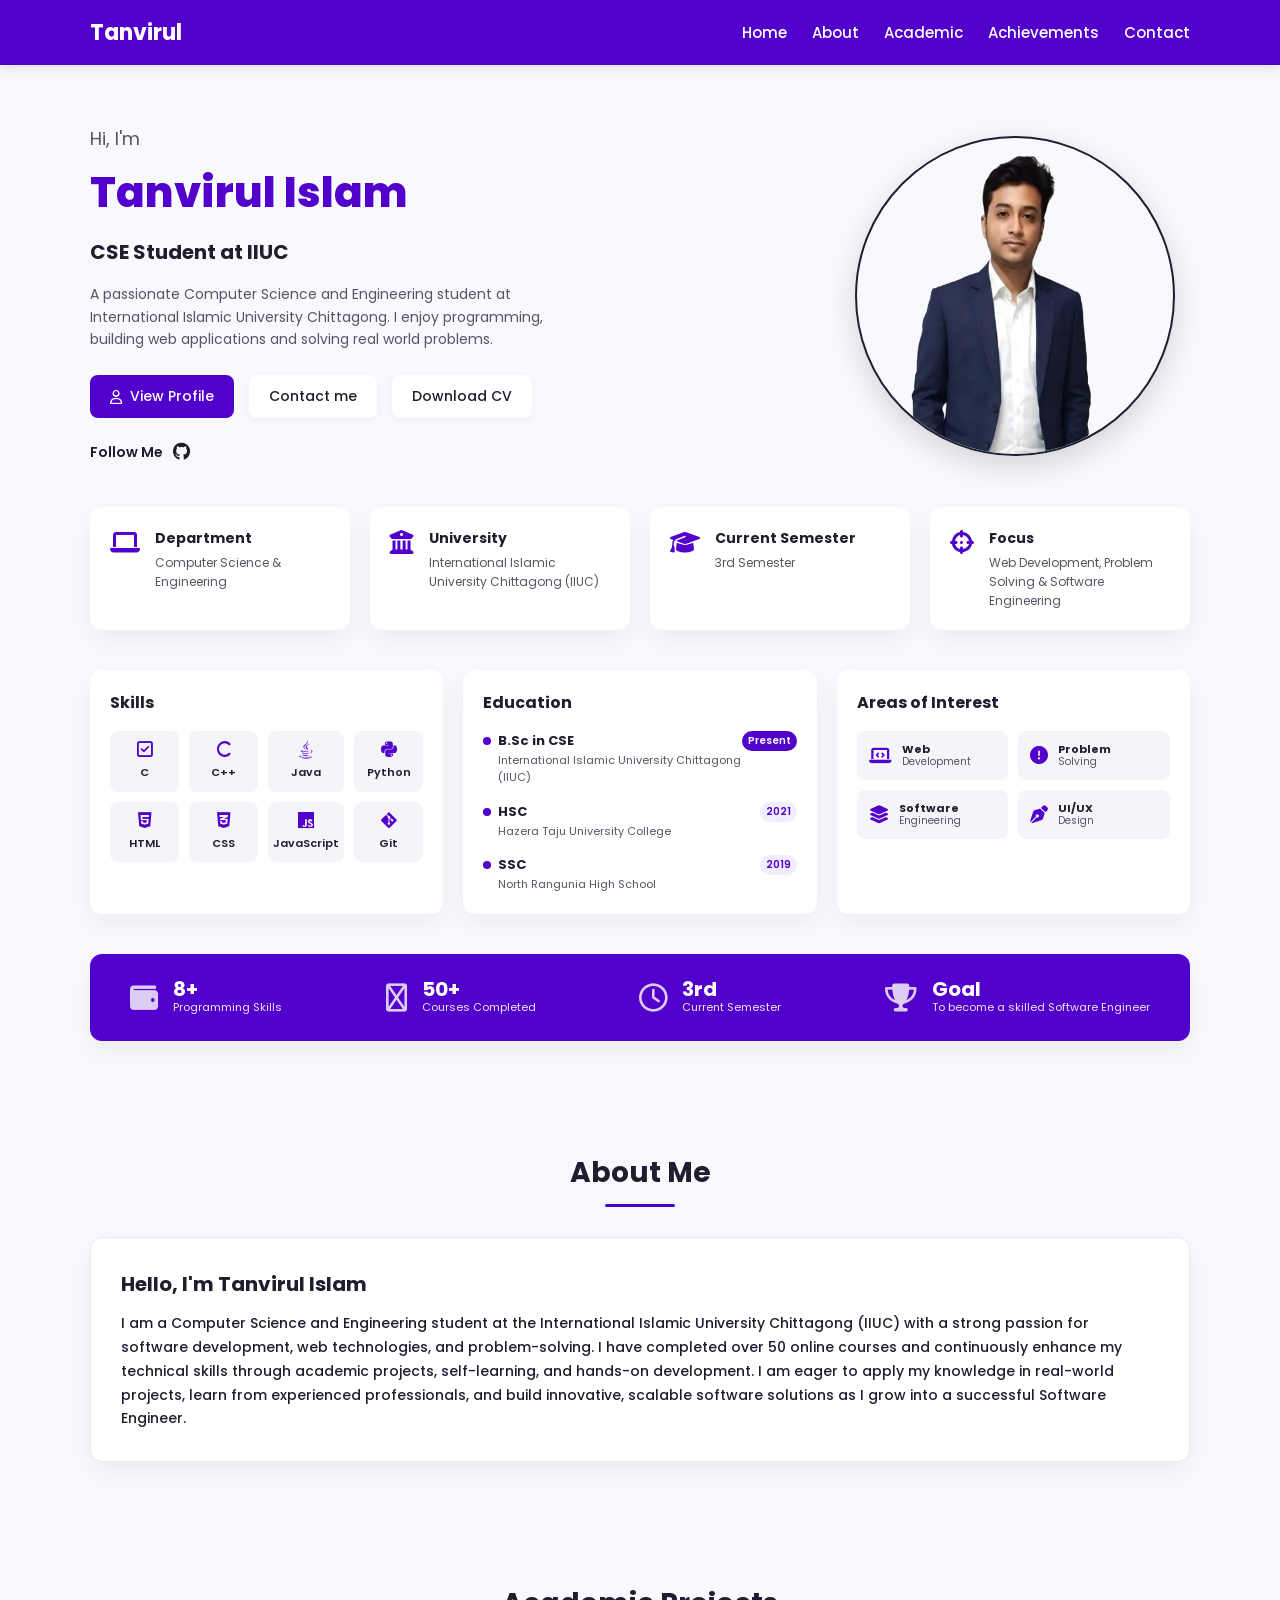
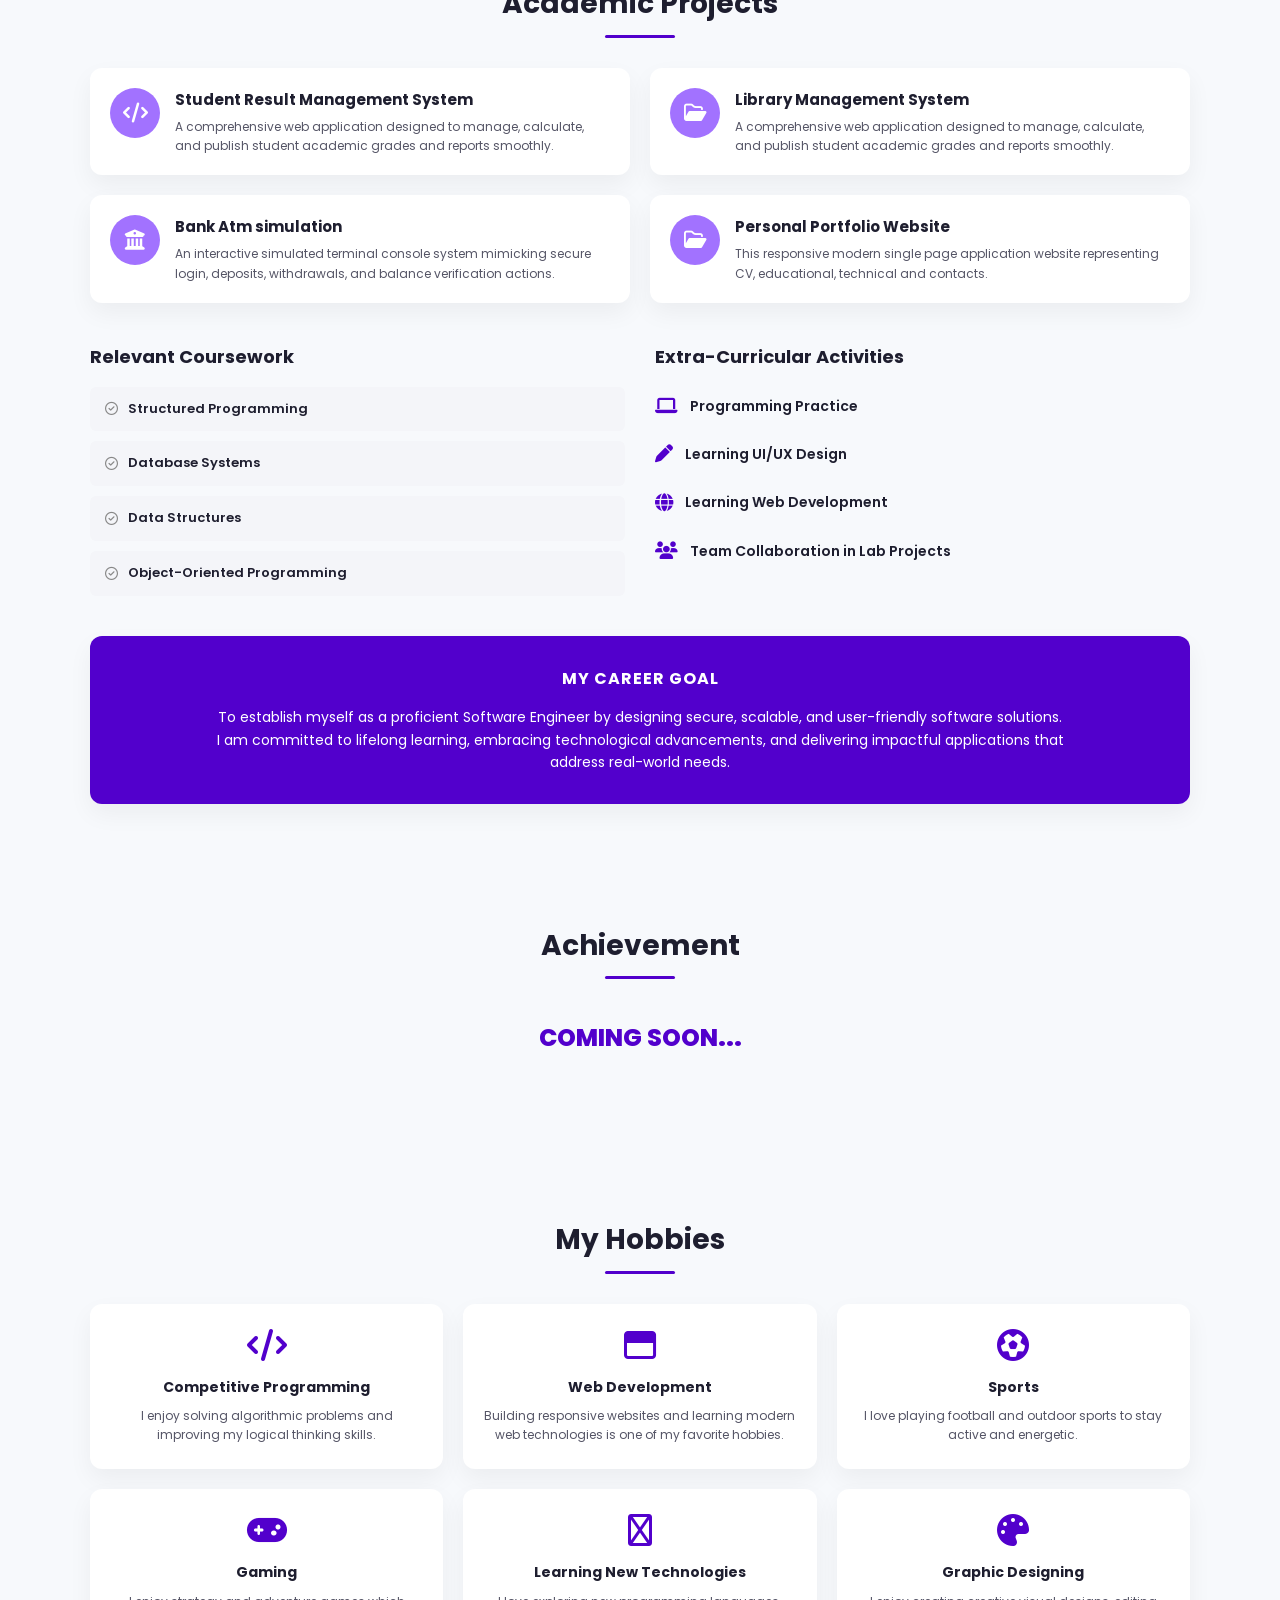
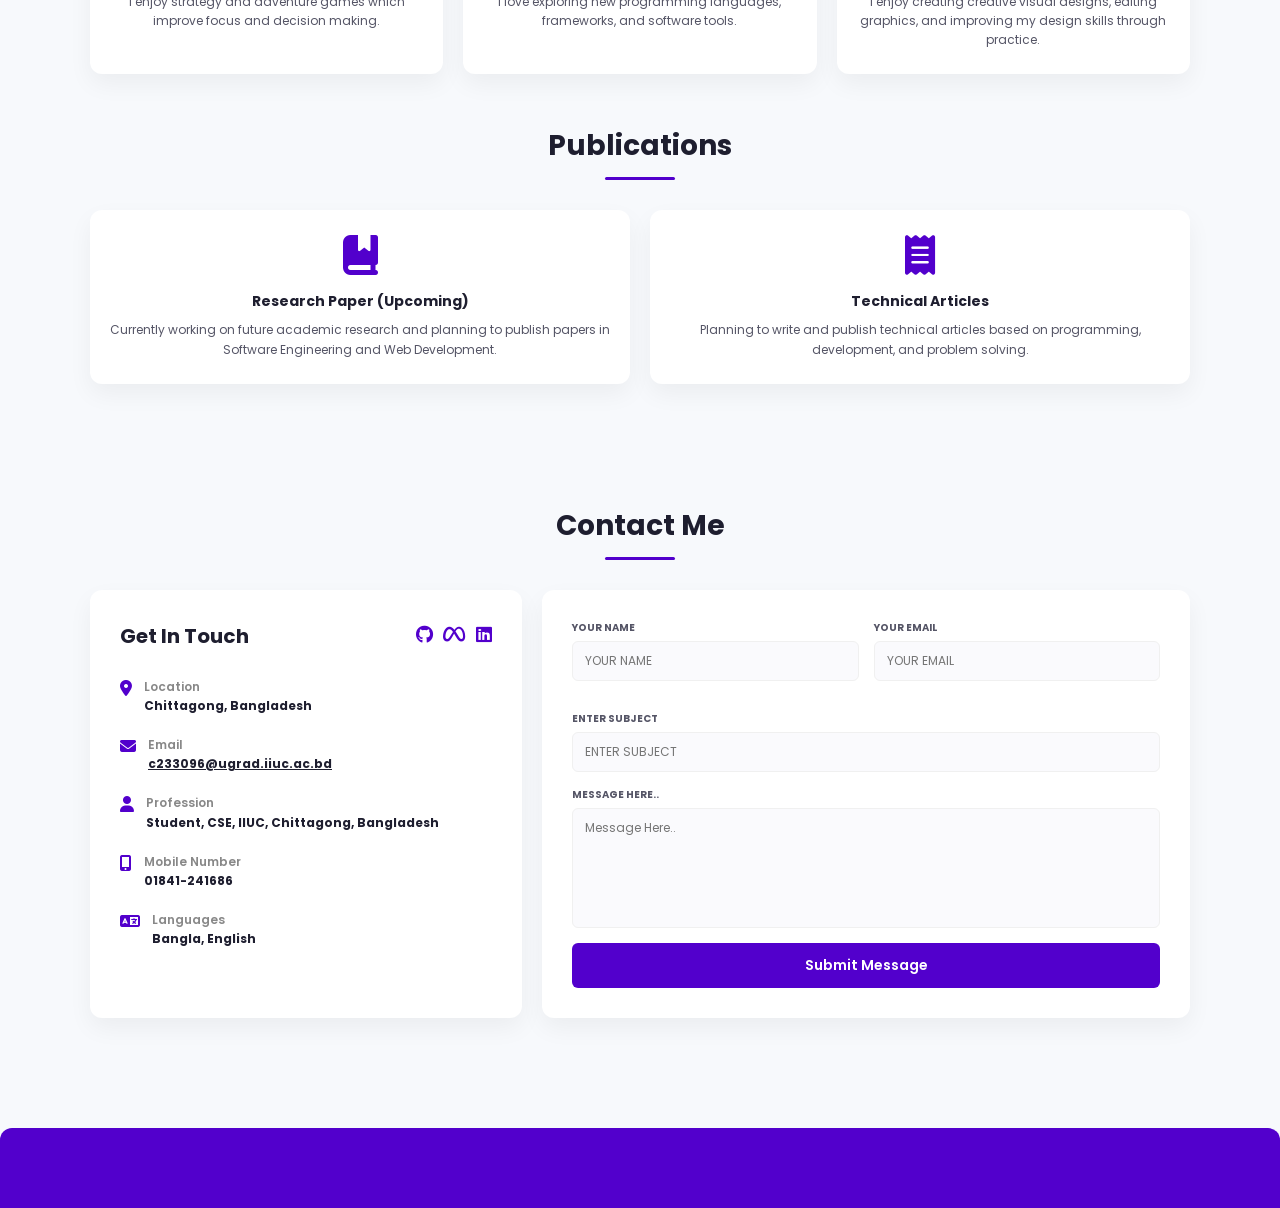
==== index.html @ b0ebc615 "Add files via upload" ====
<!DOCTYPE html>
<html lang="en">
<head>
  <meta charset="UTF-8">
  <meta name="viewport" content="width=device-width, initial-scale=1.0">
  <title>Tanvirul - Portfolio</title>
  
  <link href="https://fonts.googleapis.com/css2?family=Poppins:wght@300;400;500;600;700;800&display=swap" rel="stylesheet">
  <link rel="stylesheet" href="https://cdnjs.cloudflare.com/ajax/libs/font-awesome/6.4.0/css/all.min.css">
  
  <link rel="stylesheet" href="style.css">
</head>
<body>

  <nav class="navbar">
    <div class="container nav-container">
      <div class="logo">Tanvirul</div>
      <ul class="nav-links">
        <li><a href="#home">Home</a></li>
        <li><a href="#about">About</a></li>
        <li><a href="#academic">Academic</a></li>
        <li><a href="#achievements">Achievements</a></li>
        <li><a href="#contact">Contact</a></li>
      </ul>
    </div>
  </nav>

  <div class="container" id="home">
    <section class="hero">
      <div class="hero-content">
        <div class="hero-subtitle">Hi, I'm</div>
        <h1 class="hero-title">Tanvirul Islam</h1>
        <div class="hero-role">CSE Student at IIUC</div>
        <p class="hero-description">
          A passionate Computer Science and Engineering student at International Islamic University Chittagong. 
          I enjoy programming, building web applications and solving real world problems.
        </p>
        <div class="hero-buttons">
          <a href="#about" class="btn btn-primary"><i class="fa-regular fa-user"></i> View Profile</a>
          <a href="#contact" class="btn btn-light">Contact me</a>
          <a href="cvmy.jpeg" target="_blank" class="btn btn-light">Download CV</a>
        </div>
        <div class="social-links">
          <span>Follow Me</span>
          <a href="DEMO_LINK" target="_blank"><i class="fa-brands fa-github"></i></a>
        </div>
      </div>
      <div class="hero-image-container">
        <img src="tanvir.png" alt="Tanvirul Islam" class="profile-img">
      </div>
    </section>

    <div class="info-grid">
      <div class="info-card">
        <i class="fa-solid fa-laptop info-icon"></i>
        <div>
          <div class="info-title">Department</div>
          <div class="info-text">Computer Science & Engineering</div>
        </div>
      </div>
      <div class="info-card">
        <i class="fa-solid fa-building-columns info-icon"></i>
        <div>
          <div class="info-title">University</div>
          <div class="info-text">International Islamic University Chittagong (IIUC)</div>
        </div>
      </div>
      <div class="info-card">
        <i class="fa-solid fa-graduation-cap info-icon"></i>
        <div>
          <div class="info-title">Current Semester</div>
          <div class="info-text">3rd Semester</div>
        </div>
      </div>
      <div class="info-card">
        <i class="fa-solid fa-crosshairs info-icon"></i>
        <div>
          <div class="info-title">Focus</div>
          <div class="info-text">Web Development, Problem Solving & Software Engineering</div>
        </div>
      </div>
    </div>
    <div class="overview-grid">
      <div class="overview-card">
        <h3>Skills</h3>
        <div class="skills-grid">
          <div class="skill-item"><i class="fa-regular fa-square-check"></i> C</div>
          <div class="skill-item"><i class="fa-solid fa-c"></i> C++</div>
          <div class="skill-item"><i class="fa-brands fa-java"></i> Java</div>
          <div class="skill-item"><i class="fa-brands fa-python"></i> Python</div>
          <div class="skill-item"><i class="fa-brands fa-html5"></i> HTML</div>
          <div class="skill-item"><i class="fa-brands fa-css3-alt"></i> CSS</div>
          <div class="skill-item"><i class="fa-brands fa-js"></i> JavaScript</div>
          <div class="skill-item"><i class="fa-brands fa-git-alt"></i> Git</div>
        </div>
      </div>

      <div class="overview-card">
        <h3>Education</h3>
        <div class="edu-timeline">
          <div class="edu-item">
            <div class="edu-details">
              <h4>B.Sc in CSE</h4>
              <p>International Islamic University Chittagong (IIUC)</p>
            </div>
            <span class="badge badge-purple">Present</span>
          </div>
          <div class="edu-item">
            <div class="edu-details">
              <h4>HSC</h4>
              <p>Hazera Taju University College</p>
            </div>
            <span class="badge">2021</span>
          </div>
          <div class="edu-item">
            <div class="edu-details">
              <h4>SSC</h4>
              <p>North Rangunia High School</p>
            </div>
            <span class="badge">2019</span>
          </div>
        </div>
      </div>

      <div class="overview-card">
        <h3>Areas of Interest</h3>
        <div class="interest-grid">
          <div class="interest-item">
            <i class="fa-solid fa-laptop-code"></i>
            <div>Web <span>Development</span></div>
          </div>
          <div class="interest-item">
            <i class="fa-solid fa-circle-exclamation"></i>
            <div>Problem <span>Solving</span></div>
          </div>
          <div class="interest-item">
            <i class="fa-solid fa-layer-group"></i>
            <div>Software <span>Engineering</span></div>
          </div>
          <div class="interest-item">
            <i class="fa-solid fa-pen-nib"></i>
            <div>UI/UX <span>Design</span></div>
          </div>
        </div>
      </div>
    </div>

    <div class="stats-banner">
      <div class="stat-item">
        <i class="fa-solid fa-wallet"></i>
        <div>
          <div class="stat-number">8+</div>
          <div class="stat-label">Programming Skills</div>
        </div>
      </div>
      <div class="stat-item">
        <i class="fa-regular fa-book"></i>
        <div>
          <div class="stat-number">50+</div>
          <div class="stat-label">Courses Completed</div>
        </div>
      </div>
      <div class="stat-item">
        <i class="fa-regular fa-clock"></i>
        <div>
          <div class="stat-number">3rd</div>
          <div class="stat-label">Current Semester</div>
        </div>
      </div>
      <div class="stat-item">
        <i class="fa-solid fa-trophy"></i>
        <div>
          <div class="stat-number">Goal</div>
          <div class="stat-label">To become a skilled Software Engineer</div>
        </div>
      </div>
    </div>
    <section id="about">
      <h2 class="section-title">About Me</h2>
      <div class="about-card">
        <h3>Hello, I'm Tanvirul Islam</h3>
        <p>
          I am a Computer Science and Engineering student at the International Islamic University Chittagong (IIUC) with a strong passion for software development, web technologies, and problem-solving. I have completed over 50 online courses and continuously enhance my technical skills through academic projects, self-learning, and hands-on development. I am eager to apply my knowledge in real-world projects, learn from experienced professionals, and build innovative, scalable software solutions as I grow into a successful Software Engineer.
        </p>
      </div>
    </section>

    <section id="academic">
      <h2 class="section-title">Academic Projects</h2>
      <div class="projects-grid">
        <div class="project-card">
          <div class="project-icon"><i class="fa-solid fa-code"></i></div>
          <div class="project-info">
            <h4>Student Result Management System</h4>
            <p>A comprehensive web application designed to manage, calculate, and publish student academic grades and reports smoothly.</p>
          </div>
        </div>
        <div class="project-card">
          <div class="project-icon"><i class="fa-regular fa-folder-open"></i></div>
          <div class="project-info">
            <h4>Library Management System</h4>
            <p>A comprehensive web application designed to manage, calculate, and publish student academic grades and reports smoothly.</p>
          </div>
        </div>
        <div class="project-card">
          <div class="project-icon"><i class="fa-solid fa-building-columns"></i></div>
          <div class="project-info">
            <h4>Bank Atm simulation</h4>
            <p>An interactive simulated terminal console system mimicking secure login, deposits, withdrawals, and balance verification actions.</p>
          </div>
        </div>
        <div class="project-card">
          <div class="project-icon"><i class="fa-regular fa-folder-open"></i></div>
          <div class="project-info">
            <h4>Personal Portfolio Website</h4>
            <p>This responsive modern single page application website representing CV, educational, technical and contacts.</p>
          </div>
        </div>
      </div>


      <div class="two-col-grid">
        <div>
          <h3 class="section-subtitle">Relevant Coursework</h3>
          <div class="list-items">
            <div class="course-item"><i class="fa-regular fa-circle-check"></i> Structured Programming</div>
            <div class="course-item"><i class="fa-regular fa-circle-check"></i> Database Systems</div>
            <div class="course-item"><i class="fa-regular fa-circle-check"></i> Data Structures</div>
            <div class="course-item"><i class="fa-regular fa-circle-check"></i> Object-Oriented Programming</div>
          </div>
        </div>
        <div>
          <h3 class="section-subtitle">Extra-Curricular Activities</h3>
          <div class="list-items">
            <div class="activity-item"><i class="fa-solid fa-laptop"></i> Programming Practice</div>
            <div class="activity-item"><i class="fa-solid fa-pen"></i> Learning UI/UX Design</div>
            <div class="activity-item"><i class="fa-solid fa-globe"></i> Learning Web Development</div>
            <div class="activity-item"><i class="fa-solid fa-users"></i> Team Collaboration in Lab Projects</div>
          </div>
        </div>
      </div>

      <div class="career-goal-banner">
        <h3>MY CAREER GOAL</h3>
        <p>To establish myself as a proficient Software Engineer by designing secure, scalable, and user-friendly software solutions. I am committed to lifelong learning, embracing technological advancements, and delivering impactful applications that address real-world needs.</p>
      </div>
    </section>
    <section id="achievements">
      <h2 class="section-title">Achievement</h2>
      <h3 style="text-align: center; color: var(--primary); font-size: 24px; font-weight: 800; margin: 40px 0;">COMING SOON...</h3>
    </section>


    <section>
      <h2 class="section-title">My Hobbies</h2>
      <div class="hobbies-grid">
        <div class="hobby-card">
          <i class="fa-solid fa-code"></i>
          <h4>Competitive Programming</h4>
          <p>I enjoy solving algorithmic problems and improving my logical thinking skills.</p>
        </div>
        <div class="hobby-card">
          <i class="fa-regular fa-window-maximize"></i>
          <h4>Web Development</h4>
          <p>Building responsive websites and learning modern web technologies is one of my favorite hobbies.</p>
        </div>
        <div class="hobby-card">
          <i class="fa-solid fa-futbol"></i>
          <h4>Sports</h4>
          <p>I love playing football and outdoor sports to stay active and energetic.</p>
        </div>
        <div class="hobby-card">
          <i class="fa-solid fa-gamepad"></i>
          <h4>Gaming</h4>
          <p>I enjoy strategy and adventure games which improve focus and decision making.</p>
        </div>
        <div class="hobby-card">
          <i class="fa-regular fa-book-open"></i>
          <h4>Learning New Technologies</h4>
          <p>I love exploring new programming languages, frameworks, and software tools.</p>
        </div>
        <div class="hobby-card">
          <i class="fa-solid fa-palette"></i>
          <h4>Graphic Designing</h4>
          <p>I enjoy creating creative visual designs, editing graphics, and improving my design skills through practice.</p>
        </div>
      </div>

      <h2 class="section-title">Publications</h2>
      <div class="pub-grid">
        <div class="hobby-card" style="text-align: center;">
          <i class="fa-solid fa-book-bookmark" style="font-size: 40px;"></i>
          <h4>Research Paper (Upcoming)</h4>
          <p>Currently working on future academic research and planning to publish papers in Software Engineering and Web Development.</p>
        </div>
        <div class="hobby-card" style="text-align: center;">
          <i class="fa-solid fa-receipt" style="font-size: 40px;"></i>
          <h4>Technical Articles</h4>
          <p>Planning to write and publish technical articles based on programming, development, and problem solving.</p>
        </div>
      </div>
    </section>
    <section id="contact">
      <h2 class="section-title">Contact Me</h2>
      <div class="contact-grid">
        <div class="contact-info-card">
          <div class="contact-info-header">
            <h3>Get In Touch</h3>
            <div class="social-icons-row">
              <a href="https://github.com/tanvirii10" target="_blank"><i class="fa-brands fa-github"></i></a>
              <a href="DEMO_LINK" target="_blank"><i class="fa-brands fa-meta"></i></a>
              <a href="DEMO_LINK" target="_blank"><i class="fa-brands fa-linkedin"></i></a>
            </div>
          </div>
          <div class="contact-details">
            <div class="contact-item">
              <i class="fa-solid fa-location-dot"></i>
              <div>
                <h4>Location</h4>
                <p>Chittagong, Bangladesh</p>
              </div>
            </div>
            <div class="contact-item">
              <i class="fa-solid fa-envelope"></i>
              <div>
                <h4>Email</h4>
                <p><u>c233096@ugrad.iiuc.ac.bd</u></p>
              </div>
            </div>
            <div class="contact-item">
              <i class="fa-solid fa-user"></i>
              <div>
                <h4>Profession</h4>
                <p>Student, CSE, IIUC, Chittagong, Bangladesh</p>
              </div>
            </div>
            <div class="contact-item">
              <i class="fa-solid fa-mobile-screen-button"></i>
              <div>
                <h4>Mobile Number</h4>
                <p>01841-241686</p>
              </div>
            </div>
            <div class="contact-item">
              <i class="fa-solid fa-language"></i>
              <div>
                <h4>Languages</h4>
                <p>Bangla, English</p>
              </div>
            </div>
          </div>
        </div>

        <div class="contact-form-card">
          <form id="contactForm">
            <div class="form-row">
              <div class="form-group">
                <label>Your Name</label>
                <input type="text" placeholder="YOUR NAME" required>
              </div>
              <div class="form-group">
                <label>Your Email</label>
                <input type="email" placeholder="YOUR EMAIL" required>
              </div>
            </div>
            <div class="form-group">
              <label>Enter Subject</label>
              <input type="text" placeholder="ENTER SUBJECT" required>
            </div>
            <div class="form-group">
              <label>Message Here..</label>
              <textarea placeholder="Message Here.." required></textarea>
            </div>
            <button type="submit" class="submit-btn">Submit Message</button>
          </form>
        </div>
      </div>
    </section>
  </div>

  <div class="footer-band"></div>

  <script src="script.js"></script>
</body>
</html>
---- style.css ----
:root {
  --primary: #5200cc;
  --primary-light: #6a0ded;
  --bg-color: #f7f9fc;
  --card-bg: #ffffff;
  --text-main: #1e1e2f;
  --text-muted: #555566;
  --shadow: 0 10px 25px rgba(0, 0, 0, 0.05);
  --radius: 12px;
}

* {
  box-sizing: border-box;
  margin: 0;
  padding: 0;
  font-family: 'Poppins', sans-serif;
}

body {
  background-color: var(--bg-color);
  color: var(--text-main);
  line-height: 1.6;
}

a {
  text-decoration: none;
  color: inherit;
}

.container {
  max-width: 1140px;
  margin: 0 auto;
  padding: 0 20px;
}

section {
  padding: 60px 0;
}

.section-title {
  text-align: center;
  font-size: 28px;
  font-weight: 700;
  margin-bottom: 30px;
  position: relative;
}

.section-title::after {
  content: '';
  display: block;
  width: 70px;
  height: 3px;
  background-color: var(--primary);
  margin: 8px auto 0;
  border-radius: 2px;
}


.navbar {
  background-color: var(--primary);
  color: white;
  padding: 15px 0;
  position: sticky;
  top: 0;
  z-index: 1000;
  box-shadow: 0 4px 10px rgba(0,0,0,0.1);
}

.nav-container {
  display: flex;
  justify-content: space-between;
  align-items: center;
}

.logo {
  font-size: 22px;
  font-weight: 700;
}

.nav-links {
  display: flex;
  list-style: none;
  gap: 25px;
}

.nav-links a {
  font-weight: 500;
  font-size: 15px;
  transition: opacity 0.2s;
}

.nav-links a:hover {
  opacity: 0.8;
}


.hero {
  display: flex;
  align-items: center;
  justify-content: space-between;
  padding: 60px 0 40px;
  gap: 40px;
}

.hero-content {
  flex: 1;
}

.hero-subtitle {
  font-size: 18px;
  color: var(--text-muted);
  margin-bottom: 5px;
}

.hero-title {
  font-size: 42px;
  font-weight: 800;
  color: var(--primary);
  margin-bottom: 10px;
}

.hero-role {
  font-size: 20px;
  font-weight: 700;
  margin-bottom: 15px;
}

.hero-description {
  color: var(--text-muted);
  font-size: 14px;
  margin-bottom: 25px;
  max-width: 480px;
}

.hero-buttons {
  display: flex;
  gap: 15px;
  margin-bottom: 20px;
  flex-wrap: wrap;
}

.btn {
  padding: 10px 20px;
  border-radius: 8px;
  font-size: 14px;
  font-weight: 500;
  cursor: pointer;
  display: inline-flex;
  align-items: center;
  gap: 8px;
  border: none;
  transition: all 0.3s ease;
}

.btn-primary {
  background-color: var(--primary);
  color: white;
}

.btn-primary:hover {
  background-color: var(--primary-light);
}

.btn-light {
  background-color: white;
  color: var(--text-main);
  box-shadow: 0 2px 8px rgba(0,0,0,0.05);
}

.btn-light:hover {
  background-color: #f0f0f0;
}

.social-links {
  display: flex;
  align-items: center;
  gap: 10px;
  font-size: 14px;
  font-weight: 600;
}

.social-links a {
  color: var(--text-main);
  font-size: 18px;
}

.hero-image-container {
  flex: 0 0 350px;
  display: flex;
  justify-content: center;
}

.profile-img {
  width: 320px;
  height: 320px;
  border-radius: 50%;
  object-fit: cover;
  border: 2px solid var(--text-main);
  box-shadow: 0 10px 30px rgba(0,0,0,0.15);
}


.info-grid {
  display: grid;
  grid-template-columns: repeat(auto-fit, minmax(230px, 1fr));
  gap: 20px;
  margin-bottom: 40px;
}

.info-card {
  background: var(--card-bg);
  padding: 20px;
  border-radius: var(--radius);
  box-shadow: var(--shadow);
  display: flex;
  align-items: flex-start;
  gap: 15px;
}

.info-icon {
  color: var(--primary);
  font-size: 24px;
  margin-top: 3px;
}

.info-title {
  font-size: 14px;
  font-weight: 700;
  margin-bottom: 4px;
}

.info-text {
  font-size: 12px;
  color: var(--text-muted);
}


.overview-grid {
  display: grid;
  grid-template-columns: 1fr 1fr 1fr;
  gap: 20px;
  margin-bottom: 40px;
}

.overview-card {
  background: var(--card-bg);
  padding: 20px;
  border-radius: var(--radius);
  box-shadow: var(--shadow);
}

.overview-card h3 {
  font-size: 16px;
  font-weight: 700;
  margin-bottom: 15px;
}

/* Skills Grid */
.skills-grid {
  display: grid;
  grid-template-columns: repeat(4, 1fr);
  gap: 10px;
}

.skill-item {
  background: #f4f5f9;
  border-radius: 8px;
  padding: 10px 5px;
  text-align: center;
  font-size: 11px;
  font-weight: 600;
}

.skill-item i {
  font-size: 18px;
  display: block;
  margin-bottom: 5px;
  color: var(--primary);
}


.edu-timeline {
  display: flex;
  flex-direction: column;
  gap: 15px;
  position: relative;
}

.edu-item {
  display: flex;
  justify-content: space-between;
  align-items: flex-start;
  position: relative;
  padding-left: 15px;
}

.edu-item::before {
  content: '';
  position: absolute;
  left: 0;
  top: 6px;
  width: 8px;
  height: 8px;
  border-radius: 50%;
  background-color: var(--primary);
}

.edu-details h4 {
  font-size: 13px;
  font-weight: 700;
}

.edu-details p {
  font-size: 11px;
  color: var(--text-muted);
}

.badge {
  background: #eef;
  color: var(--primary);
  font-size: 10px;
  padding: 2px 6px;
  border-radius: 10px;
  font-weight: 600;
}

.badge-purple {
  background: var(--primary);
  color: white;
}

/* Areas of Interest */
.interest-grid {
  display: grid;
  grid-template-columns: 1fr 1fr;
  gap: 10px;
}

.interest-item {
  background: #f4f5f9;
  padding: 12px;
  border-radius: 8px;
  display: flex;
  align-items: center;
  gap: 10px;
}

.interest-item i {
  color: var(--primary);
  font-size: 18px;
}

.interest-item div {
  font-size: 11px;
  font-weight: 700;
  line-height: 1.2;
}

.interest-item div span {
  display: block;
  font-size: 10px;
  font-weight: 400;
  color: var(--text-muted);
}


.stats-banner {
  background: var(--primary);
  color: white;
  border-radius: var(--radius);
  padding: 25px 40px;
  display: flex;
  justify-content: space-between;
  align-items: center;
  margin-bottom: 50px;
  box-shadow: var(--shadow);
}

.stat-item {
  display: flex;
  align-items: center;
  gap: 15px;
}

.stat-item i {
  font-size: 28px;
  opacity: 0.8;
}

.stat-number {
  font-size: 20px;
  font-weight: 700;
  line-height: 1;
}

.stat-label {
  font-size: 11px;
  opacity: 0.9;
}


.about-card {
  background: var(--card-bg);
  padding: 30px;
  border-radius: var(--radius);
  box-shadow: var(--shadow);
  border: 1px solid #eaeaea;
}

.about-card h3 {
  font-size: 20px;
  font-weight: 700;
  margin-bottom: 12px;
}

.about-card p {
  font-size: 14px;
  color: var(--text-main);
  font-weight: 500;
  line-height: 1.7;
}


.projects-grid {
  display: grid;
  grid-template-columns: 1fr 1fr;
  gap: 20px;
  margin-bottom: 40px;
}

.project-card {
  background: var(--card-bg);
  padding: 20px;
  border-radius: var(--radius);
  box-shadow: var(--shadow);
  display: flex;
  gap: 15px;
  align-items: flex-start;
}

.project-icon {
  background: #a272ff;
  color: white;
  width: 50px;
  height: 50px;
  border-radius: 50%;
  display: flex;
  align-items: center;
  justify-content: center;
  font-size: 20px;
  flex-shrink: 0;
}

.project-info h4 {
  font-size: 15px;
  font-weight: 700;
  margin-bottom: 5px;
}

.project-info p {
  font-size: 12px;
  color: var(--text-muted);
}

.two-col-grid {
  display: grid;
  grid-template-columns: 1fr 1fr;
  gap: 30px;
  margin-bottom: 40px;
}

.section-subtitle {
  font-size: 18px;
  font-weight: 700;
  margin-bottom: 15px;
}

.list-items {
  display: flex;
  flex-direction: column;
  gap: 10px;
}

.course-item {
  background: #f4f5f9;
  padding: 12px 15px;
  border-radius: 6px;
  display: flex;
  align-items: center;
  gap: 10px;
  font-size: 13px;
  font-weight: 600;
}

.course-item i {
  color: #888;
}

.activity-item {
  display: flex;
  align-items: center;
  gap: 12px;
  padding: 8px 0;
  font-size: 14px;
  font-weight: 600;
}

.activity-item i {
  color: var(--primary);
  font-size: 18px;
}

.career-goal-banner {
  background: var(--primary);
  color: white;
  border-radius: var(--radius);
  padding: 30px;
  text-align: center;
  box-shadow: var(--shadow);
}

.career-goal-banner h3 {
  font-size: 16px;
  text-transform: uppercase;
  letter-spacing: 1px;
  margin-bottom: 15px;
}

.career-goal-banner p {
  font-size: 14px;
  max-width: 850px;
  margin: 0 auto;
  line-height: 1.6;
}

.hobbies-grid {
  display: grid;
  grid-template-columns: repeat(3, 1fr);
  gap: 20px;
  margin-bottom: 50px;
}

.hobby-card {
  background: var(--card-bg);
  padding: 25px 20px;
  border-radius: var(--radius);
  box-shadow: var(--shadow);
  text-align: center;
}

.hobby-card i {
  font-size: 32px;
  color: var(--primary);
  margin-bottom: 15px;
}

.hobby-card h4 {
  font-size: 14px;
  font-weight: 700;
  margin-bottom: 8px;
}

.hobby-card p {
  font-size: 12px;
  color: var(--text-muted);
}

.pub-grid {
  display: grid;
  grid-template-columns: 1fr 1fr;
  gap: 20px;
}

.contact-grid {
  display: grid;
  grid-template-columns: 1fr 1.5fr;
  gap: 20px;
}

.contact-info-card {
  background: var(--card-bg);
  padding: 30px;
  border-radius: var(--radius);
  box-shadow: var(--shadow);
  position: relative;
}

.contact-info-header {
  display: flex;
  justify-content: space-between;
  align-items: center;
  margin-bottom: 25px;
}

.contact-info-header h3 {
  font-size: 20px;
  font-weight: 700;
}

.social-icons-row {
  display: flex;
  gap: 10px;
}

.social-icons-row a {
  color: var(--primary);
  font-size: 18px;
}

.contact-details {
  display: flex;
  flex-direction: column;
  gap: 20px;
}

.contact-item {
  display: flex;
  align-items: flex-start;
  gap: 12px;
}

.contact-item i {
  color: var(--primary);
  font-size: 16px;
  margin-top: 3px;
}

.contact-item h4 {
  font-size: 12px;
  color: #888;
  font-weight: 600;
}

.contact-item p {
  font-size: 12px;
  font-weight: 700;
  color: var(--text-main);
}

.contact-form-card {
  background: var(--card-bg);
  padding: 30px;
  border-radius: var(--radius);
  box-shadow: var(--shadow);
}

.form-row {
  display: grid;
  grid-template-columns: 1fr 1fr;
  gap: 15px;
  margin-bottom: 15px;
}

.form-group {
  display: flex;
  flex-direction: column;
  gap: 5px;
  margin-bottom: 15px;
}

.form-group label {
  font-size: 10px;
  font-weight: 700;
  text-transform: uppercase;
  color: var(--text-muted);
}

.form-group input, 
.form-group textarea {
  width: 100%;
  padding: 10px 12px;
  background-color: #fafafd;
  border: 1px solid #f0f0f0;
  border-radius: 6px;
  font-size: 12px;
  outline: none;
}

.form-group textarea {
  height: 120px;
  resize: none;
}

.submit-btn {
  width: 100%;
  background-color: var(--primary);
  color: white;
  border: none;
  padding: 12px;
  border-radius: 6px;
  font-weight: 600;
  font-size: 14px;
  cursor: pointer;
  transition: background 0.3s;
}

.submit-btn:hover {
  background-color: var(--primary-light);
}

.footer-band {
  background: var(--primary);
  height: 80px;
  margin-top: 50px;
  border-radius: var(--radius) var(--radius) 0 0;
}

@media (max-width: 900px) {
  .hero {
    flex-direction: column-reverse;
    text-align: center;
  }
  .hero-description {
    margin: 0 auto 25px;
  }
  .hero-buttons {
    justify-content: center;
  }
  .social-links {
    justify-content: center;
  }
  .overview-grid {
    grid-template-columns: 1fr;
  }
  .projects-grid, .two-col-grid, .hobbies-grid, .pub-grid, .contact-grid {
    grid-template-columns: 1fr;
  }
  .form-row {
    grid-template-columns: 1fr;
  }
  .stats-banner {
    flex-direction: column;
    gap: 20px;
    align-items: flex-start;
  }
}
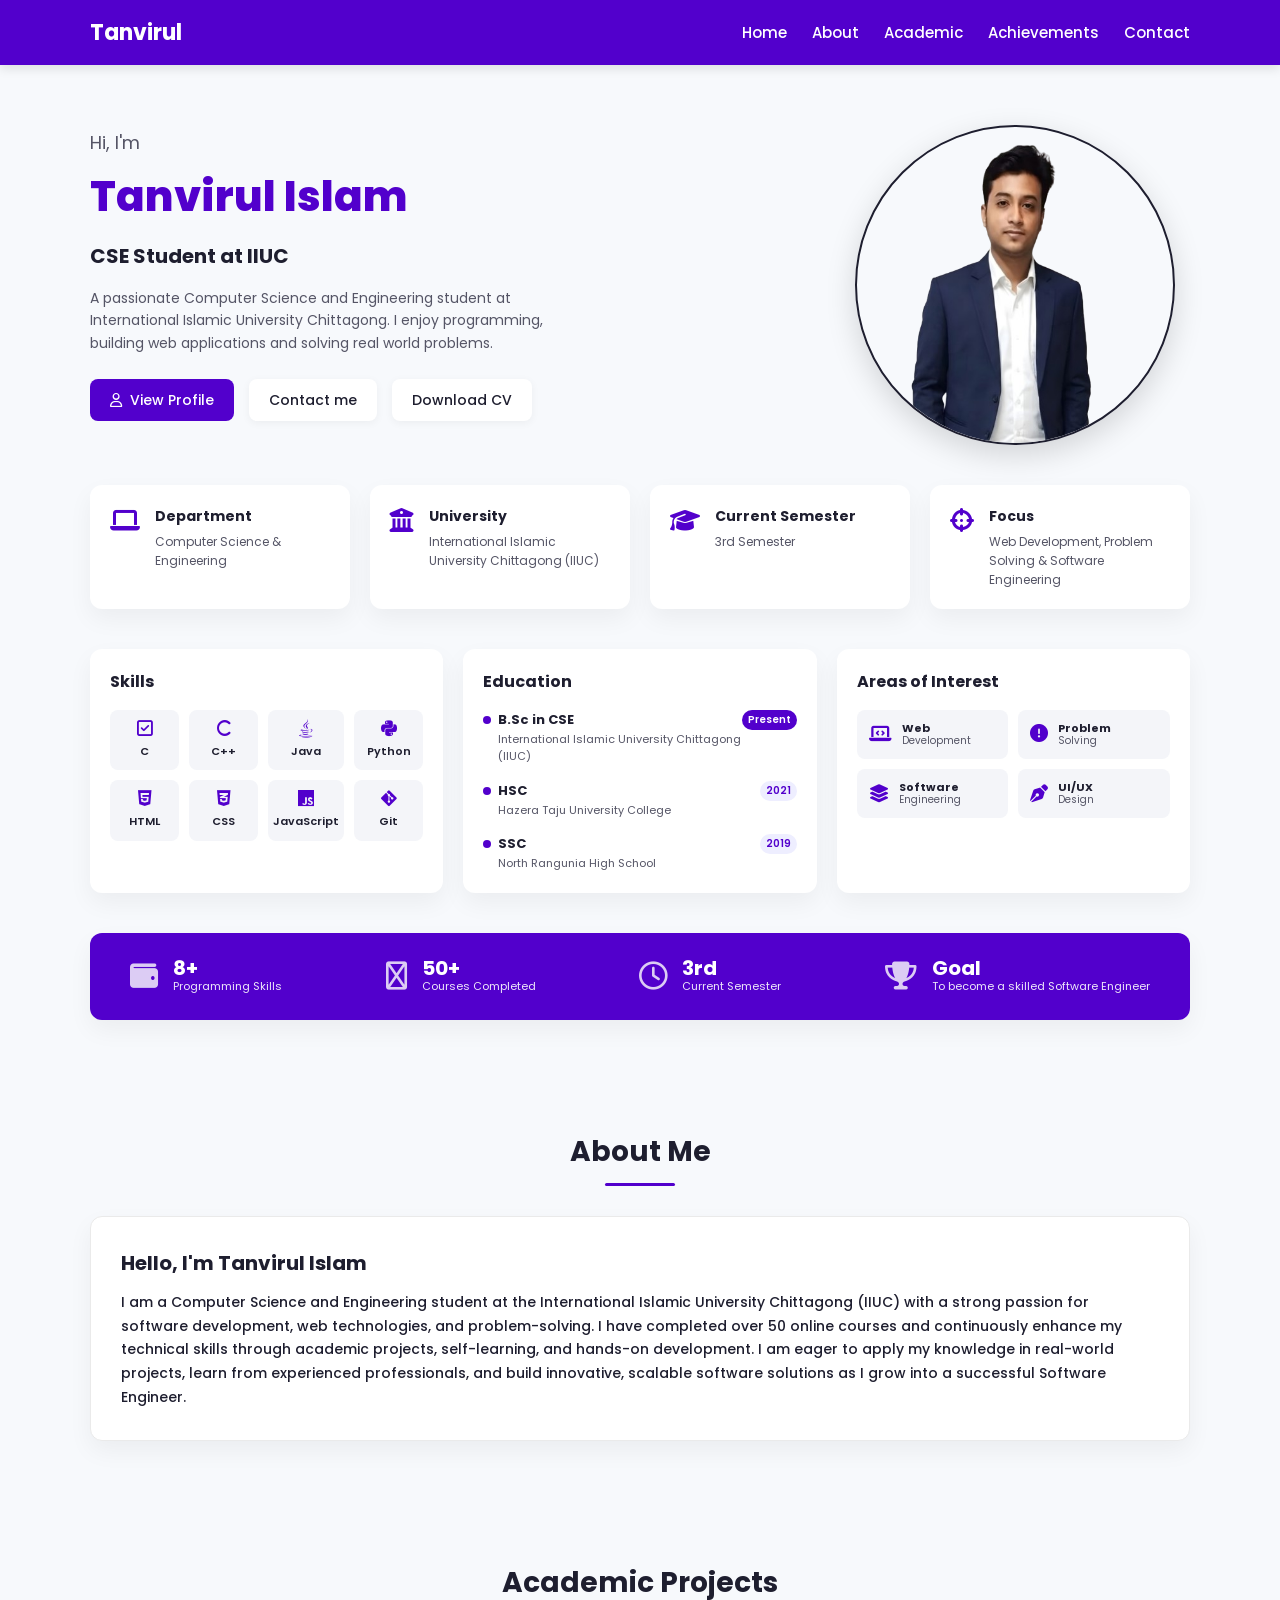
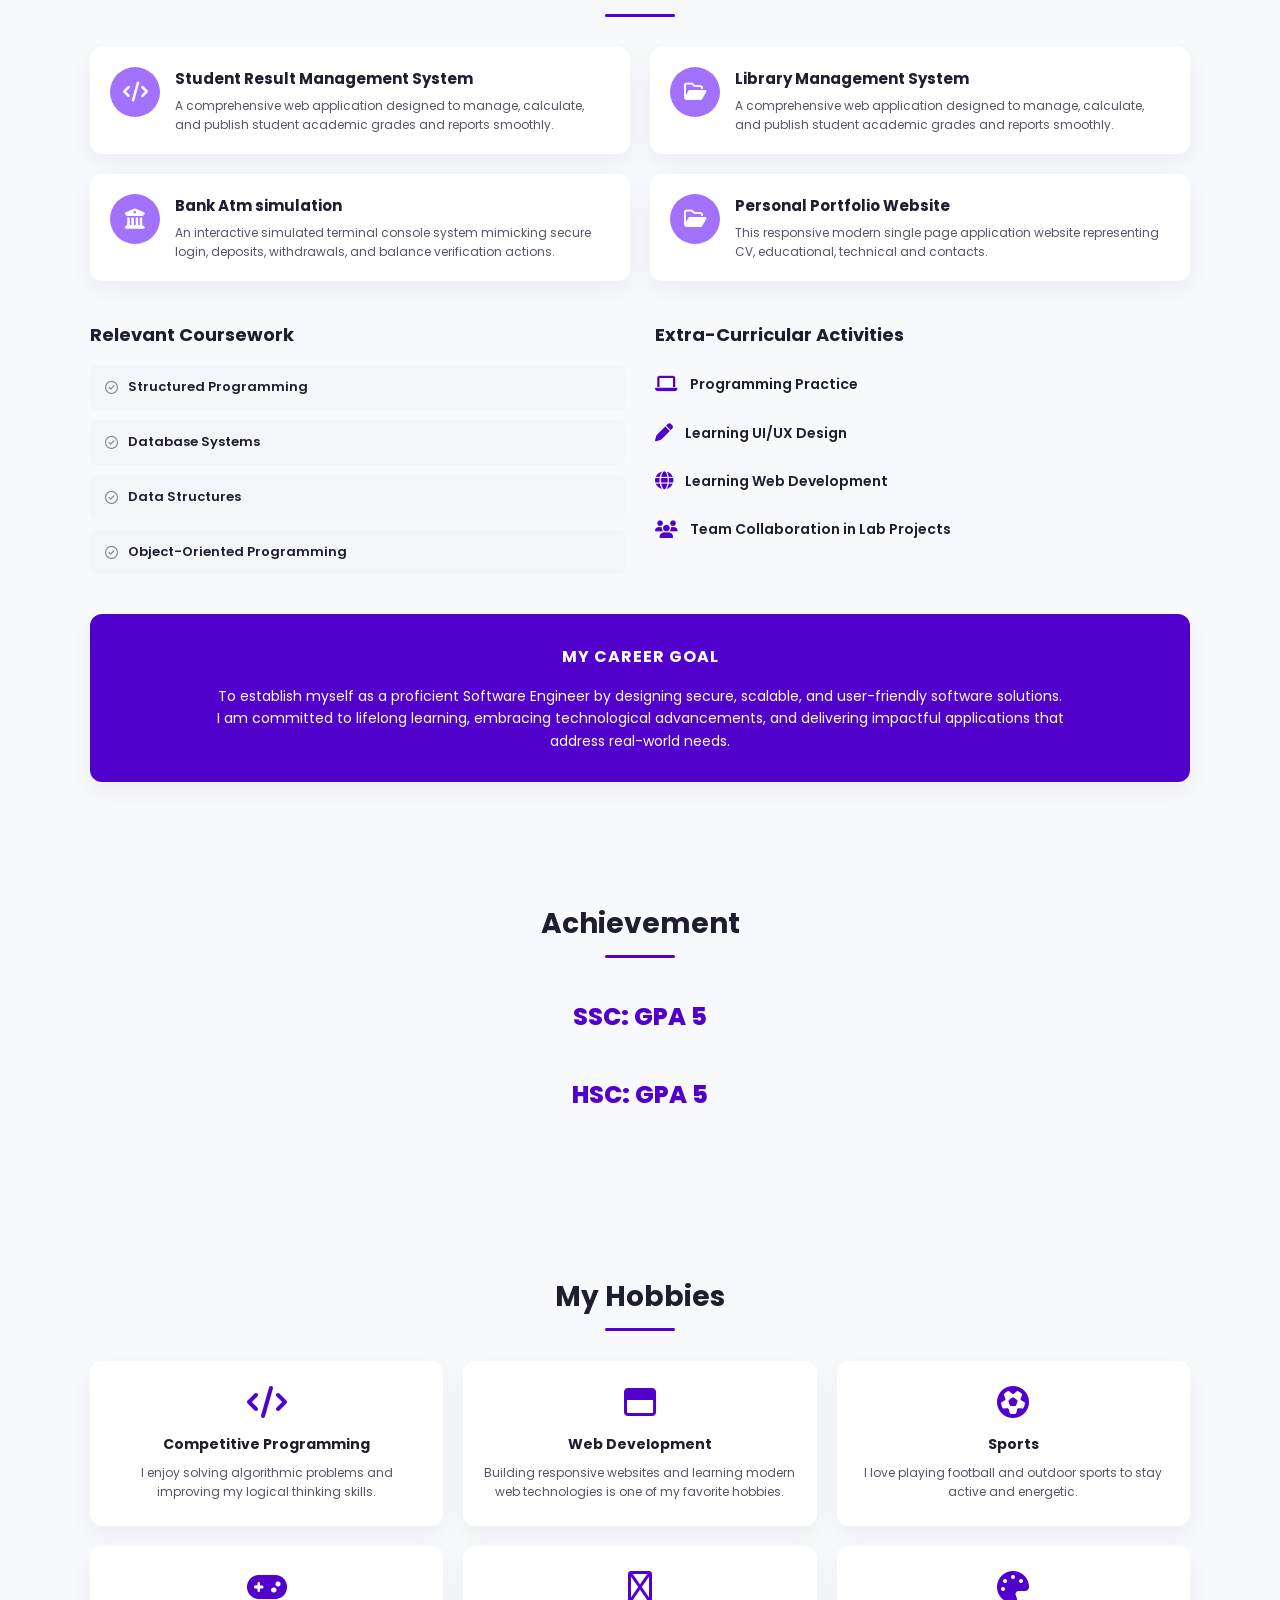
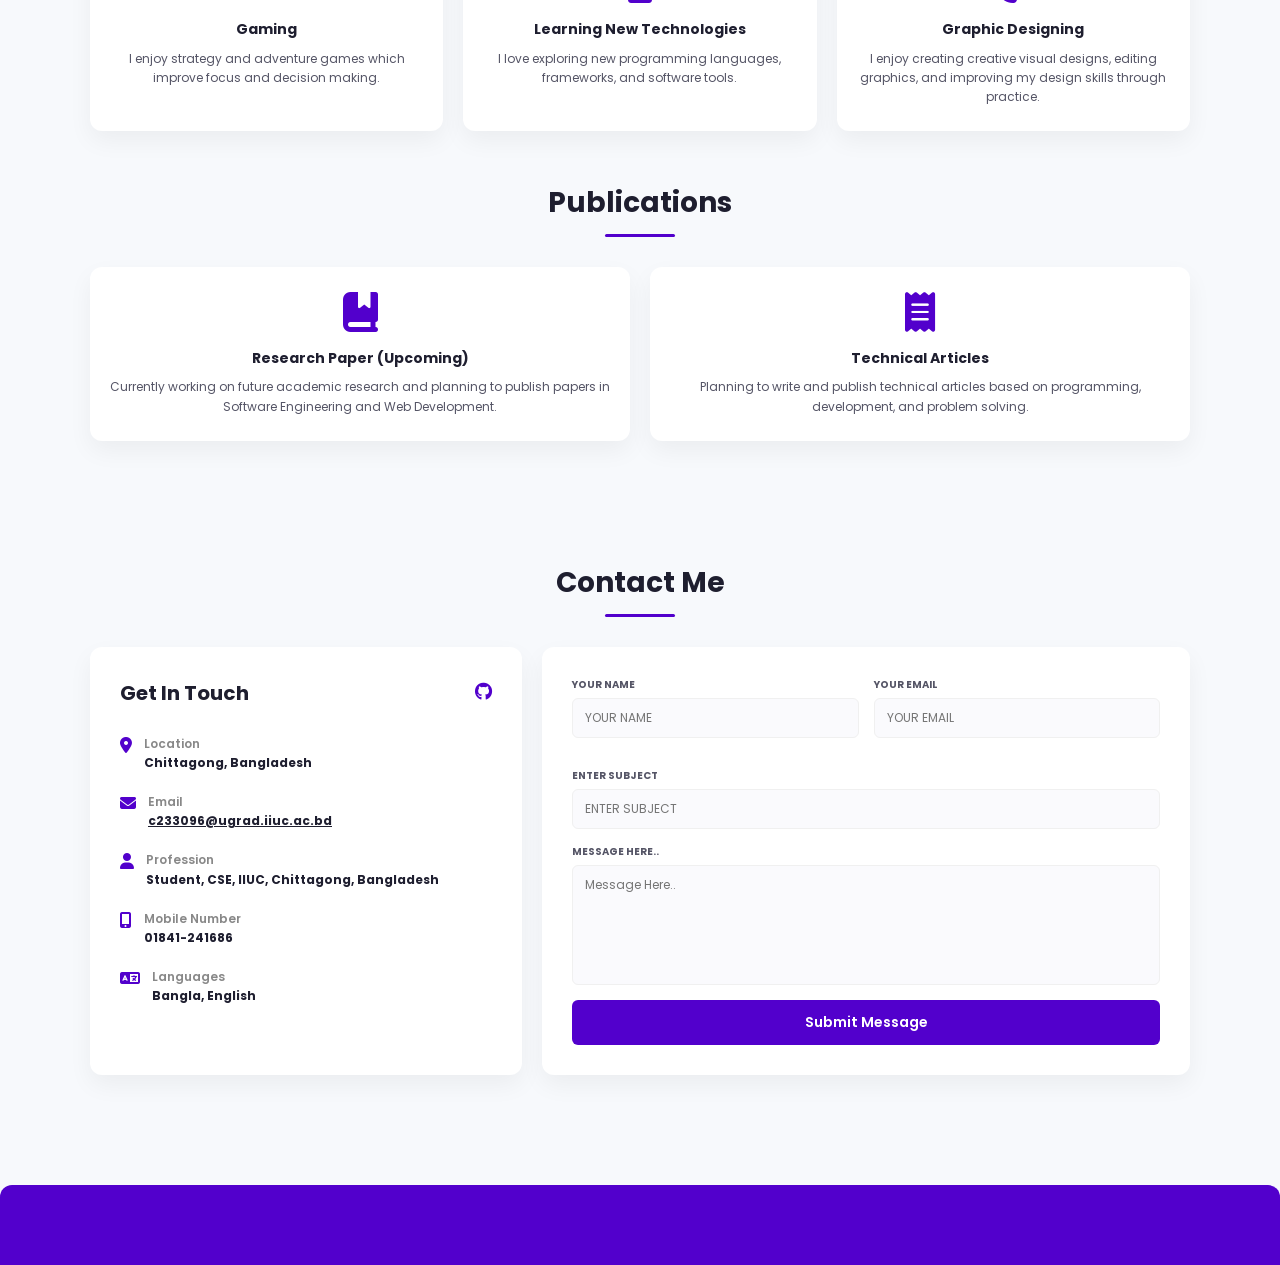
==== commit a931c94c: "Add files via upload" ====
--- a/index.html
+++ b/index.html
@@ -40,10 +40,6 @@
           <a href="#contact" class="btn btn-light">Contact me</a>
           <a href="cvmy.jpeg" target="_blank" class="btn btn-light">Download CV</a>
         </div>
-        <div class="social-links">
-          <span>Follow Me</span>
-          <a href="DEMO_LINK" target="_blank"><i class="fa-brands fa-github"></i></a>
-        </div>
       </div>
       <div class="hero-image-container">
         <img src="tanvir.png" alt="Tanvirul Islam" class="profile-img">
@@ -247,7 +243,8 @@
     </section>
     <section id="achievements">
       <h2 class="section-title">Achievement</h2>
-      <h3 style="text-align: center; color: var(--primary); font-size: 24px; font-weight: 800; margin: 40px 0;">COMING SOON...</h3>
+      <h3 style="text-align: center; color: var(--primary); font-size: 24px; font-weight: 800; margin: 40px 0;">SSC: GPA 5 </h3>
+      <h3 style="text-align: center; color: var(--primary); font-size: 24px; font-weight: 800; margin: 40px 0;">HSC: GPA 5 </h3>
     </section>
 
 
@@ -308,8 +305,6 @@
             <h3>Get In Touch</h3>
             <div class="social-icons-row">
               <a href="https://github.com/tanvirii10" target="_blank"><i class="fa-brands fa-github"></i></a>
-              <a href="DEMO_LINK" target="_blank"><i class="fa-brands fa-meta"></i></a>
-              <a href="DEMO_LINK" target="_blank"><i class="fa-brands fa-linkedin"></i></a>
             </div>
           </div>
           <div class="contact-details">
